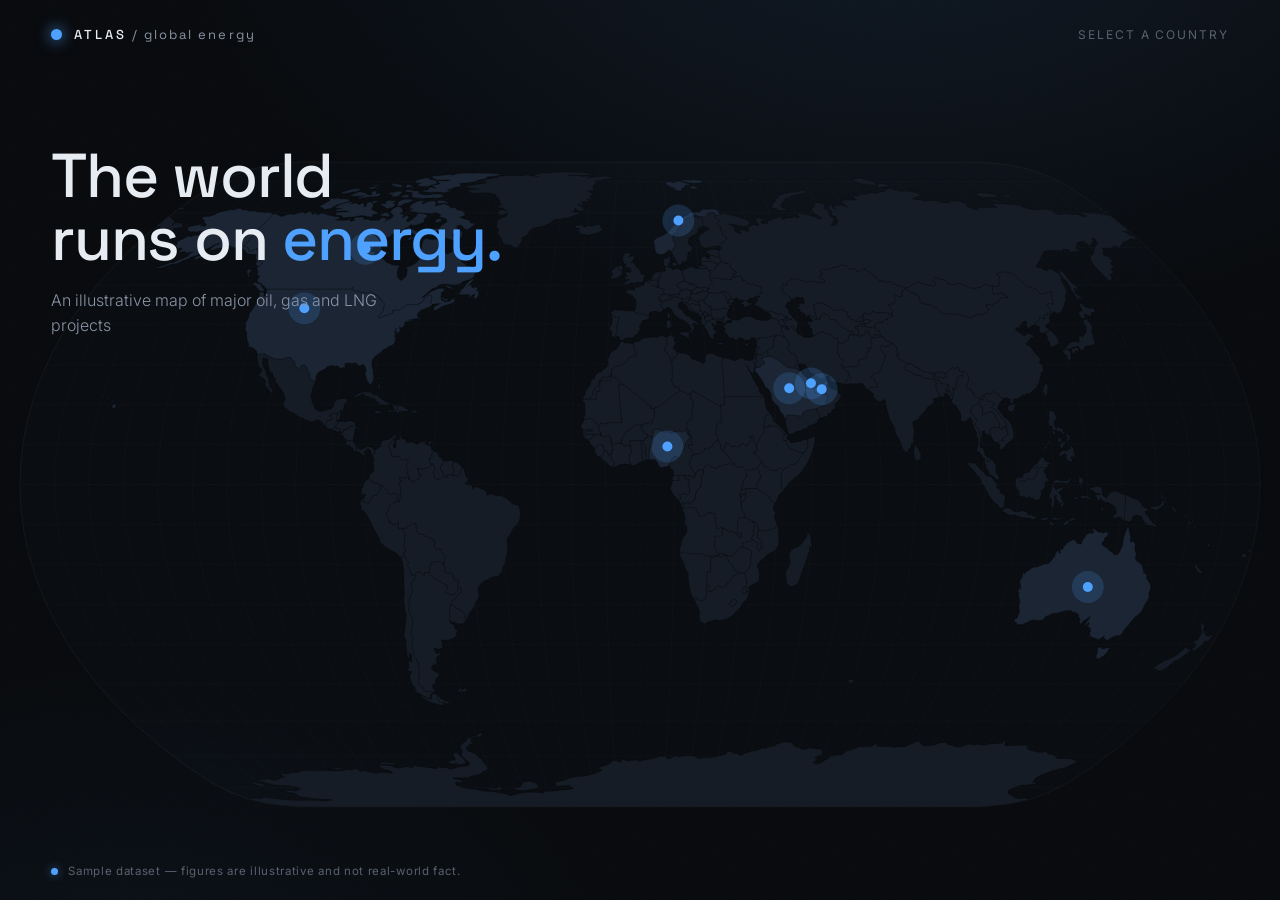
==== index.html @ 2e72302f "Atlas of Global Energy — interactive map of global energy projects Three-level explorer (map → count" ====
<!DOCTYPE html>
<html lang="en">
<head>
  <meta charset="UTF-8" />
  <meta name="viewport" content="width=device-width, initial-scale=1.0" />
  <title>Atlas of Global Energy</title>
  <link rel="icon" href="data:image/svg+xml,%3Csvg xmlns='http://www.w3.org/2000/svg' viewBox='0 0 32 32'%3E%3Ccircle cx='16' cy='16' r='6' fill='%234ea1ff'/%3E%3Ccircle cx='16' cy='16' r='13' fill='none' stroke='%234ea1ff' stroke-opacity='0.4'/%3E%3C/svg%3E" />
  <link rel="preconnect" href="https://fonts.googleapis.com" />
  <link rel="stylesheet" href="styles.css" />
</head>
<body>
  <div id="app">

    <!-- Ambient background -->
    <div class="bg-grain" aria-hidden="true"></div>

    <!-- ===== LEVEL 1: MAP ===== -->
    <section id="view-map" class="view view--active">
      <header class="topbar">
        <div class="brand">
          <span class="brand__mark" aria-hidden="true"></span>
          <span class="brand__name">ATLAS<span class="brand__thin"> / global energy</span></span>
        </div>
        <div class="topbar__hint" id="map-hint">Select a country</div>
      </header>

      <div class="hero">
        <h1 class="hero__title" id="hero-title"></h1>
        <p class="hero__sub" id="hero-sub"></p>
      </div>

      <div id="map-stage" class="map-stage">
        <svg id="map" role="img" aria-label="World map of energy projects"></svg>
        <div class="map-tooltip" id="map-tooltip" aria-hidden="true"></div>
      </div>

      <!-- Mobile / fallback selector -->
      <div class="mobile-pick" id="mobile-pick">
        <label for="country-select" class="mobile-pick__label">Jump to a country</label>
        <select id="country-select" class="mobile-pick__select">
          <option value="" disabled selected>Choose a country…</option>
        </select>
      </div>

      <footer class="legend" id="legend">
        <span class="legend__dot"></span>
        <span class="legend__text" id="legend-text"></span>
      </footer>
    </section>

    <!-- ===== LEVEL 2: COUNTRY ===== -->
    <section id="view-country" class="view">
      <header class="subhead">
        <button class="back" data-target="map" type="button">
          <span class="back__arrow" aria-hidden="true">←</span> Map
        </button>
        <div class="subhead__center">
          <h2 class="subhead__title" id="country-name"></h2>
          <p class="subhead__meta" id="country-meta"></p>
        </div>
        <div class="subhead__spacer"></div>
      </header>

      <div class="filters" id="filters"></div>

      <div class="grid" id="project-grid"></div>
    </section>

    <!-- ===== LEVEL 3: PROJECT DETAIL ===== -->
    <section id="view-project" class="view">
      <header class="subhead">
        <button class="back" id="back-to-country" type="button">
          <span class="back__arrow" aria-hidden="true">←</span> <span id="back-country-label">Country</span>
        </button>
        <div class="subhead__center"></div>
        <button class="back back--ghost" data-target="map" type="button">Map</button>
      </header>

      <div class="detail" id="detail"></div>
    </section>

  </div>

  <script src="d3.v7.min.js"></script>
  <script src="topojson.v3.min.js"></script>
  <script src="app.js"></script>
</body>
</html>
---- styles.css ----
/* ============================================================
   Atlas of Global Energy — minimal, dark, high-end
   ============================================================ */

@import url('https://fonts.googleapis.com/css2?family=Inter:wght@300;400;500;600&family=Space+Grotesk:wght@400;500;600&display=swap');

:root {
  --bg:        #07090c;
  --bg-2:      #0b0e13;
  --panel:     #0e1219;
  --panel-2:   #121823;
  --line:      rgba(255,255,255,0.07);
  --line-2:    rgba(255,255,255,0.12);
  --land:      #161c26;
  --land-hi:   #1d2734;

  --text:      #e7ecf3;
  --muted:     #8a94a6;
  --faint:     #59616f;

  --accent:    #4ea1ff;
  --accent-dim:#2b6fc4;
  --accent-glow: rgba(78,161,255,0.55);

  --ok:        #58d6a8;
  --build:     #f3c969;
  --plan:      #9aa6f0;

  --ease: cubic-bezier(0.22, 0.61, 0.36, 1);
  --ease-out: cubic-bezier(0.16, 1, 0.3, 1);
  --maxw: 1180px;
}

* { box-sizing: border-box; margin: 0; padding: 0; }

html, body { height: 100%; }

body {
  background: var(--bg);
  color: var(--text);
  font-family: 'Inter', system-ui, sans-serif;
  font-weight: 400;
  -webkit-font-smoothing: antialiased;
  text-rendering: optimizeLegibility;
  overflow: hidden;
}

#app {
  position: relative;
  height: 100vh;
  width: 100vw;
  overflow: hidden;
  background:
    radial-gradient(1200px 700px at 70% -10%, rgba(78,161,255,0.10), transparent 60%),
    radial-gradient(900px 600px at 10% 110%, rgba(78,161,255,0.05), transparent 55%),
    var(--bg);
}

.bg-grain {
  position: absolute; inset: 0;
  pointer-events: none;
  opacity: 0.025;
  background-image: url("data:image/svg+xml,%3Csvg xmlns='http://www.w3.org/2000/svg' width='120' height='120'%3E%3Cfilter id='n'%3E%3CfeTurbulence type='fractalNoise' baseFrequency='0.85' numOctaves='2'/%3E%3C/filter%3E%3Crect width='100%25' height='100%25' filter='url(%23n)'/%3E%3C/svg%3E");
  z-index: 1;
}

/* ============================================================
   View system — crossfade between the three levels
   ============================================================ */
.view {
  position: absolute; inset: 0;
  display: flex;
  flex-direction: column;
  opacity: 0;
  visibility: hidden;
  transform: translateY(8px) scale(0.997);
  transition: opacity 0.6s var(--ease), transform 0.6s var(--ease), visibility 0s linear 0.6s;
  z-index: 2;
}
.view--active {
  opacity: 1;
  visibility: visible;
  transform: none;
  transition: opacity 0.6s var(--ease), transform 0.6s var(--ease), visibility 0s;
  z-index: 3;
}

/* ============================================================
   Top bar / brand
   ============================================================ */
.topbar, .subhead {
  position: relative;
  z-index: 5;
  display: flex;
  align-items: center;
  justify-content: space-between;
  padding: 26px clamp(20px, 4vw, 54px);
  flex: 0 0 auto;
}

.brand { display: flex; align-items: center; gap: 12px; }
.brand__mark {
  width: 11px; height: 11px; border-radius: 50%;
  background: var(--accent);
  box-shadow: 0 0 14px 2px var(--accent-glow);
  animation: pulse 3.4s var(--ease) infinite;
}
@keyframes pulse {
  0%, 100% { opacity: 0.55; transform: scale(0.9); }
  50%      { opacity: 1;    transform: scale(1.15); }
}
.brand__name {
  font-family: 'Space Grotesk', sans-serif;
  font-weight: 500;
  letter-spacing: 0.22em;
  font-size: 13px;
}
.brand__thin { color: var(--muted); font-weight: 400; letter-spacing: 0.16em; }

.topbar__hint {
  font-size: 12px;
  letter-spacing: 0.16em;
  text-transform: uppercase;
  color: var(--faint);
}

/* ============================================================
   Hero
   ============================================================ */
.hero {
  position: absolute;
  top: clamp(96px, 16vh, 170px);
  left: clamp(20px, 4vw, 54px);
  z-index: 4;
  max-width: 520px;
  pointer-events: none;
}
.hero__title {
  font-family: 'Space Grotesk', sans-serif;
  font-weight: 500;
  font-size: clamp(34px, 5.4vw, 62px);
  line-height: 1.02;
  letter-spacing: -0.02em;
  margin-bottom: 18px;
}
.hero__title .accent { color: var(--accent); }
.hero__sub {
  color: var(--muted);
  font-size: clamp(14px, 1.4vw, 16px);
  font-weight: 300;
  line-height: 1.55;
  max-width: 380px;
}

/* ============================================================
   Map
   ============================================================ */
.map-stage {
  position: relative;
  flex: 1 1 auto;
  min-height: 0;
}
#map { width: 100%; height: 100%; display: block; cursor: grab; }
#map:active { cursor: grabbing; }

.sphere { fill: rgba(78,161,255,0.012); stroke: var(--line); stroke-width: 0.6; }
.graticule { fill: none; stroke: rgba(255,255,255,0.035); stroke-width: 0.5; }

.country {
  fill: var(--land);
  stroke: rgba(0,0,0,0.45);
  stroke-width: 0.4;
  transition: fill 0.45s var(--ease), filter 0.45s var(--ease);
}
.country.has-projects {
  fill: #1b2533;
  cursor: pointer;
}
.country.has-projects:hover {
  fill: var(--accent-dim);
}
.country.is-hot {
  fill: var(--accent-dim);
  filter: drop-shadow(0 0 6px var(--accent-glow));
}

/* glowing markers on project countries */
.marker {
  fill: var(--accent);
  cursor: pointer;
  transition: r 0.4s var(--ease);
}
.marker-glow {
  fill: var(--accent);
  opacity: 0.18;
  pointer-events: none;
}
.marker-pulse {
  fill: none;
  stroke: var(--accent);
  stroke-width: 1;
  opacity: 0;
  transform-box: fill-box;
  transform-origin: center;
  animation: ring 3.6s var(--ease) infinite;
}
@keyframes ring {
  0%   { opacity: 0.5; transform: scale(0.4); }
  70%  { opacity: 0;   transform: scale(2.6); }
  100% { opacity: 0;   transform: scale(2.6); }
}

.map-tooltip {
  position: absolute;
  z-index: 6;
  pointer-events: none;
  padding: 8px 13px;
  background: rgba(14,18,25,0.92);
  border: 1px solid var(--line-2);
  border-radius: 8px;
  backdrop-filter: blur(8px);
  font-size: 12.5px;
  letter-spacing: 0.02em;
  color: var(--text);
  opacity: 0;
  transform: translate(-50%, -130%);
  transition: opacity 0.2s ease;
  white-space: nowrap;
}
.map-tooltip.show { opacity: 1; }
.map-tooltip .tt-count { color: var(--accent); }

/* ============================================================
   Legend (map footer)
   ============================================================ */
.legend {
  position: absolute;
  bottom: 22px;
  left: clamp(20px, 4vw, 54px);
  z-index: 5;
  display: flex; align-items: center; gap: 10px;
  font-size: 11.5px;
  letter-spacing: 0.06em;
  color: var(--faint);
}
.legend__dot {
  width: 7px; height: 7px; border-radius: 50%;
  background: var(--accent);
  box-shadow: 0 0 8px var(--accent-glow);
}

/* ============================================================
   Mobile country picker (hidden on desktop)
   ============================================================ */
.mobile-pick {
  display: none;
  position: absolute;
  bottom: 54px; left: 50%;
  transform: translateX(-50%);
  z-index: 6;
  width: min(90vw, 420px);
  flex-direction: column;
  gap: 8px;
}
.mobile-pick__label {
  font-size: 11px; letter-spacing: 0.14em; text-transform: uppercase;
  color: var(--faint);
}
.mobile-pick__select {
  appearance: none;
  width: 100%;
  padding: 14px 16px;
  background: var(--panel);
  border: 1px solid var(--line-2);
  border-radius: 12px;
  color: var(--text);
  font-family: inherit;
  font-size: 15px;
  background-image: url("data:image/svg+xml,%3Csvg xmlns='http://www.w3.org/2000/svg' width='12' height='8' fill='none' stroke='%238a94a6' stroke-width='1.6'%3E%3Cpath d='M1 1l5 5 5-5'/%3E%3C/svg%3E");
  background-repeat: no-repeat;
  background-position: right 16px center;
}

/* ============================================================
   Sub-header (country + detail views)
   ============================================================ */
.subhead { border-bottom: 1px solid var(--line); }
.subhead__center { text-align: center; flex: 1 1 auto; }
.subhead__spacer { width: 64px; }
.subhead__title {
  font-family: 'Space Grotesk', sans-serif;
  font-weight: 500;
  font-size: clamp(20px, 3vw, 30px);
  letter-spacing: -0.01em;
}
.subhead__meta {
  margin-top: 4px;
  font-size: 12px;
  letter-spacing: 0.1em;
  text-transform: uppercase;
  color: var(--faint);
}

.back {
  display: inline-flex; align-items: center; gap: 8px;
  background: transparent;
  border: 1px solid var(--line-2);
  color: var(--muted);
  font-family: inherit;
  font-size: 13px;
  letter-spacing: 0.04em;
  padding: 9px 16px;
  border-radius: 100px;
  cursor: pointer;
  transition: color 0.3s var(--ease), border-color 0.3s var(--ease), background 0.3s var(--ease);
}
.back:hover { color: var(--text); border-color: var(--accent); background: rgba(78,161,255,0.06); }
.back__arrow { transition: transform 0.3s var(--ease); }
.back:hover .back__arrow { transform: translateX(-3px); }
.back--ghost { border-color: var(--line); }

/* ============================================================
   Filters
   ============================================================ */
.filters {
  display: flex; flex-wrap: wrap; gap: 10px;
  justify-content: center;
  padding: 26px clamp(20px, 4vw, 54px) 6px;
  flex: 0 0 auto;
}
.chip {
  background: transparent;
  border: 1px solid var(--line-2);
  color: var(--muted);
  font-family: inherit;
  font-size: 12.5px;
  letter-spacing: 0.03em;
  padding: 8px 16px;
  border-radius: 100px;
  cursor: pointer;
  transition: all 0.3s var(--ease);
  white-space: nowrap;
}
.chip:hover { color: var(--text); border-color: var(--line-2); }
.chip.active {
  color: var(--bg);
  background: var(--accent);
  border-color: var(--accent);
  box-shadow: 0 0 18px var(--accent-glow);
}

/* ============================================================
   Project grid + cards
   ============================================================ */
.grid {
  flex: 1 1 auto;
  min-height: 0;
  overflow-y: auto;
  display: grid;
  grid-template-columns: repeat(auto-fill, minmax(280px, 1fr));
  gap: 18px;
  padding: 26px clamp(20px, 4vw, 54px) 54px;
  align-content: start;
  max-width: var(--maxw);
  width: 100%;
  margin: 0 auto;
}

.card {
  position: relative;
  background: linear-gradient(160deg, var(--panel-2), var(--panel));
  border: 1px solid var(--line);
  border-radius: 16px;
  padding: 22px 22px 20px;
  cursor: pointer;
  overflow: hidden;
  transition: transform 0.4s var(--ease-out), border-color 0.4s var(--ease), box-shadow 0.4s var(--ease);
  opacity: 0;
  transform: translateY(14px);
}
.card.in { opacity: 1; transform: none; }
.card::before {
  content: "";
  position: absolute; inset: 0;
  background: radial-gradient(420px 200px at var(--mx,50%) -20%, rgba(78,161,255,0.10), transparent 70%);
  opacity: 0; transition: opacity 0.4s var(--ease);
}
.card:hover {
  transform: translateY(-4px);
  border-color: var(--line-2);
  box-shadow: 0 18px 40px -22px rgba(0,0,0,0.9);
}
.card:hover::before { opacity: 1; }

.card__top { display: flex; justify-content: space-between; align-items: flex-start; gap: 12px; margin-bottom: 18px; }
.card__type {
  font-size: 11px; letter-spacing: 0.12em; text-transform: uppercase;
  color: var(--accent);
}
.card__name {
  font-family: 'Space Grotesk', sans-serif;
  font-weight: 500;
  font-size: 19px;
  line-height: 1.2;
  margin-bottom: 14px;
}
.card__cap {
  font-size: 13px; color: var(--muted);
  display: flex; align-items: baseline; gap: 7px;
}
.card__cap b { color: var(--text); font-weight: 500; font-size: 15px; }

/* status pill */
.status {
  display: inline-flex; align-items: center; gap: 6px;
  font-size: 10.5px; letter-spacing: 0.07em; text-transform: uppercase;
  color: var(--muted);
  white-space: nowrap;
}
.status::before {
  content: ""; width: 6px; height: 6px; border-radius: 50%;
  background: var(--muted);
}
.status--operational { color: var(--ok); }
.status--operational::before { background: var(--ok); box-shadow: 0 0 8px rgba(88,214,168,0.6); }
.status--under.construction, .status--building { color: var(--build); }
.status--building::before { background: var(--build); box-shadow: 0 0 8px rgba(243,201,105,0.6); }
.status--planned { color: var(--plan); }
.status--planned::before { background: var(--plan); }

.card__foot { display: flex; justify-content: space-between; align-items: center; margin-top: 18px; }
.card__arrow { color: var(--faint); transition: transform 0.3s var(--ease), color 0.3s var(--ease); }
.card:hover .card__arrow { transform: translateX(4px); color: var(--accent); }

/* ============================================================
   Detail (level 3)
   ============================================================ */
.detail {
  flex: 1 1 auto;
  min-height: 0;
  overflow-y: auto;
  padding: clamp(20px, 5vh, 60px) clamp(20px, 4vw, 54px) 60px;
}
.detail__inner {
  max-width: 880px;
  margin: 0 auto;
  opacity: 0; transform: translateY(16px);
  animation: rise 0.7s var(--ease-out) forwards;
}
@keyframes rise { to { opacity: 1; transform: none; } }

.detail__type {
  font-size: 12px; letter-spacing: 0.16em; text-transform: uppercase;
  color: var(--accent); margin-bottom: 16px;
}
.detail__title {
  font-family: 'Space Grotesk', sans-serif;
  font-weight: 500;
  font-size: clamp(32px, 5vw, 54px);
  line-height: 1.04; letter-spacing: -0.02em;
  margin-bottom: 16px;
}
.detail__where {
  color: var(--muted); font-size: 15px; font-weight: 300;
  display: flex; align-items: center; gap: 14px; flex-wrap: wrap;
  margin-bottom: 30px;
}
.detail__desc {
  font-size: clamp(16px, 1.8vw, 19px);
  line-height: 1.65;
  font-weight: 300;
  color: #cfd6e2;
  max-width: 640px;
  margin-bottom: 44px;
}

.stats {
  display: grid;
  grid-template-columns: repeat(auto-fit, minmax(150px, 1fr));
  gap: 1px;
  background: var(--line);
  border: 1px solid var(--line);
  border-radius: 16px;
  overflow: hidden;
}
.stat {
  background: var(--panel);
  padding: 22px 22px;
}
.stat__label {
  font-size: 11px; letter-spacing: 0.12em; text-transform: uppercase;
  color: var(--faint); margin-bottom: 10px;
}
.stat__value {
  font-family: 'Space Grotesk', sans-serif;
  font-size: 22px; font-weight: 500;
  letter-spacing: -0.01em;
}
.stat__value.small { font-size: 16px; font-weight: 400; }

.detail__note {
  margin-top: 40px;
  font-size: 12px;
  color: var(--faint);
  font-style: italic;
}

/* scrollbars */
.grid::-webkit-scrollbar, .detail::-webkit-scrollbar { width: 9px; }
.grid::-webkit-scrollbar-thumb, .detail::-webkit-scrollbar-thumb {
  background: var(--line-2); border-radius: 10px; border: 2px solid transparent; background-clip: padding-box;
}

/* ============================================================
   Responsive
   ============================================================ */
@media (max-width: 720px) {
  body { overflow: auto; }
  .hero { position: static; margin: 8px clamp(20px,4vw,54px) 0; max-width: none; }
  .map-stage { min-height: 320px; }
  .mobile-pick { display: flex; }
  .legend { display: none; }
  .topbar__hint { display: none; }
  .grid { grid-template-columns: 1fr; }
  .subhead__spacer { display: none; }
}

@media (prefers-reduced-motion: reduce) {
  *, *::before, *::after { animation: none !important; transition-duration: 0.01ms !important; }
}
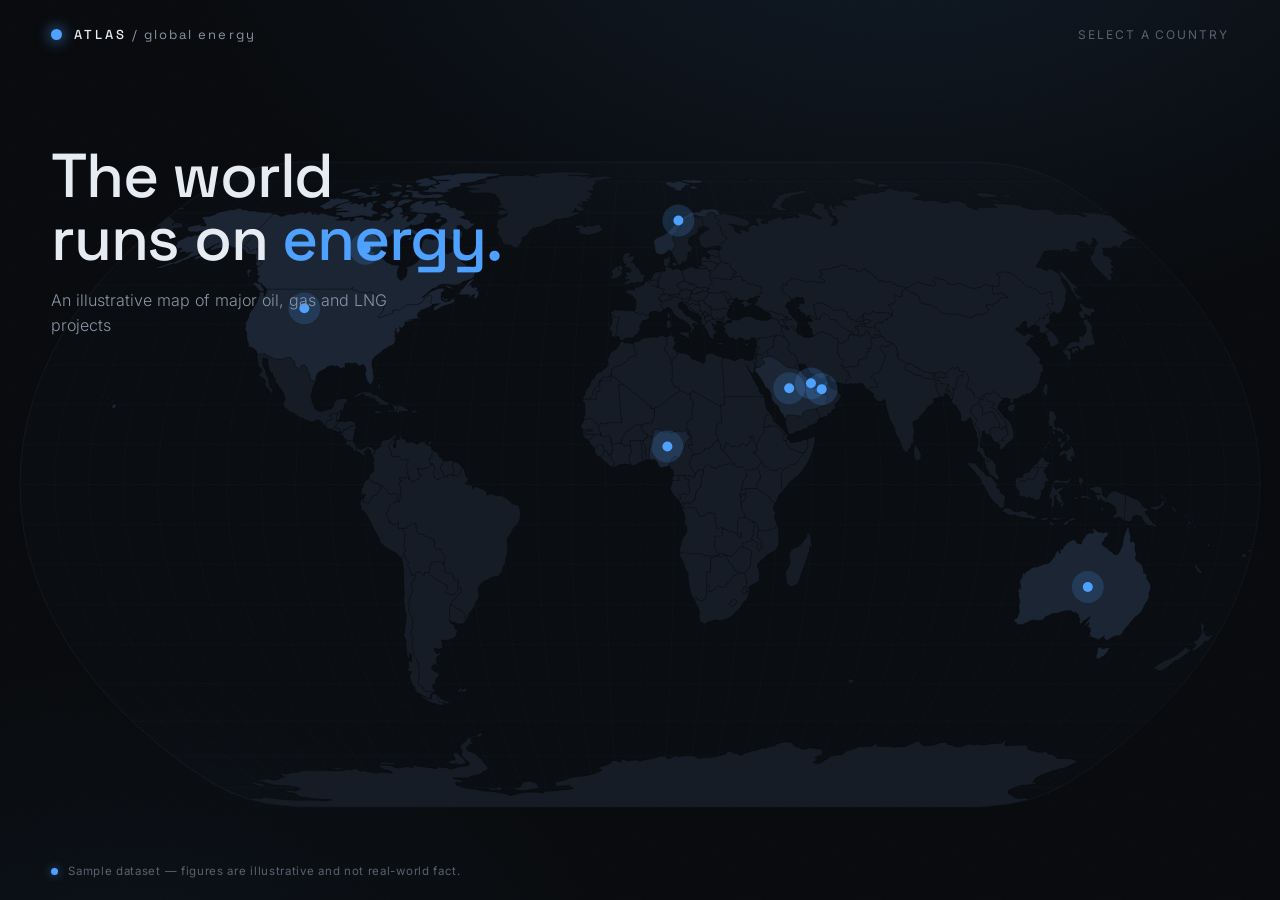
==== commit 3c18fd6c: "Vendor fonts locally (latin subset) — zero external requests Replaces the Google Fonts @import with " ====
--- a/index.html
+++ b/index.html
@@ -5,7 +5,7 @@
   <meta name="viewport" content="width=device-width, initial-scale=1.0" />
   <title>Atlas of Global Energy</title>
   <link rel="icon" href="data:image/svg+xml,%3Csvg xmlns='http://www.w3.org/2000/svg' viewBox='0 0 32 32'%3E%3Ccircle cx='16' cy='16' r='6' fill='%234ea1ff'/%3E%3Ccircle cx='16' cy='16' r='13' fill='none' stroke='%234ea1ff' stroke-opacity='0.4'/%3E%3C/svg%3E" />
-  <link rel="preconnect" href="https://fonts.googleapis.com" />
+  <link rel="stylesheet" href="fonts.css" />
   <link rel="stylesheet" href="styles.css" />
 </head>
 <body>
--- a/fonts.css
+++ b/fonts.css
@@ -0,0 +1,64 @@
+/* Vendored from Google Fonts — latin subset only. Inter + Space Grotesk. */
+
+@font-face {
+  font-family: 'Inter';
+  font-style: normal;
+  font-weight: 300;
+  font-display: swap;
+  src: url('fonts/inter-300.woff2') format('woff2');
+  unicode-range: U+0000-00FF, U+0131, U+0152-0153, U+02BB-02BC, U+02C6, U+02DA, U+02DC, U+0304, U+0308, U+0329, U+2000-206F, U+20AC, U+2122, U+2191, U+2193, U+2212, U+2215, U+FEFF, U+FFFD;
+}
+
+@font-face {
+  font-family: 'Inter';
+  font-style: normal;
+  font-weight: 400;
+  font-display: swap;
+  src: url('fonts/inter-400.woff2') format('woff2');
+  unicode-range: U+0000-00FF, U+0131, U+0152-0153, U+02BB-02BC, U+02C6, U+02DA, U+02DC, U+0304, U+0308, U+0329, U+2000-206F, U+20AC, U+2122, U+2191, U+2193, U+2212, U+2215, U+FEFF, U+FFFD;
+}
+
+@font-face {
+  font-family: 'Inter';
+  font-style: normal;
+  font-weight: 500;
+  font-display: swap;
+  src: url('fonts/inter-500.woff2') format('woff2');
+  unicode-range: U+0000-00FF, U+0131, U+0152-0153, U+02BB-02BC, U+02C6, U+02DA, U+02DC, U+0304, U+0308, U+0329, U+2000-206F, U+20AC, U+2122, U+2191, U+2193, U+2212, U+2215, U+FEFF, U+FFFD;
+}
+
+@font-face {
+  font-family: 'Inter';
+  font-style: normal;
+  font-weight: 600;
+  font-display: swap;
+  src: url('fonts/inter-600.woff2') format('woff2');
+  unicode-range: U+0000-00FF, U+0131, U+0152-0153, U+02BB-02BC, U+02C6, U+02DA, U+02DC, U+0304, U+0308, U+0329, U+2000-206F, U+20AC, U+2122, U+2191, U+2193, U+2212, U+2215, U+FEFF, U+FFFD;
+}
+
+@font-face {
+  font-family: 'Space Grotesk';
+  font-style: normal;
+  font-weight: 400;
+  font-display: swap;
+  src: url('fonts/space-grotesk-400.woff2') format('woff2');
+  unicode-range: U+0000-00FF, U+0131, U+0152-0153, U+02BB-02BC, U+02C6, U+02DA, U+02DC, U+0304, U+0308, U+0329, U+2000-206F, U+20AC, U+2122, U+2191, U+2193, U+2212, U+2215, U+FEFF, U+FFFD;
+}
+
+@font-face {
+  font-family: 'Space Grotesk';
+  font-style: normal;
+  font-weight: 500;
+  font-display: swap;
+  src: url('fonts/space-grotesk-500.woff2') format('woff2');
+  unicode-range: U+0000-00FF, U+0131, U+0152-0153, U+02BB-02BC, U+02C6, U+02DA, U+02DC, U+0304, U+0308, U+0329, U+2000-206F, U+20AC, U+2122, U+2191, U+2193, U+2212, U+2215, U+FEFF, U+FFFD;
+}
+
+@font-face {
+  font-family: 'Space Grotesk';
+  font-style: normal;
+  font-weight: 600;
+  font-display: swap;
+  src: url('fonts/space-grotesk-600.woff2') format('woff2');
+  unicode-range: U+0000-00FF, U+0131, U+0152-0153, U+02BB-02BC, U+02C6, U+02DA, U+02DC, U+0304, U+0308, U+0329, U+2000-206F, U+20AC, U+2122, U+2191, U+2193, U+2212, U+2215, U+FEFF, U+FFFD;
+}
--- a/styles.css
+++ b/styles.css
@@ -2,7 +2,7 @@
    Atlas of Global Energy — minimal, dark, high-end
    ============================================================ */
 
-@import url('https://fonts.googleapis.com/css2?family=Inter:wght@300;400;500;600&family=Space+Grotesk:wght@400;500;600&display=swap');
+/* fonts vendored locally — see fonts.css (loaded via <link> in index.html) */
 
 :root {
   --bg:        #07090c;
